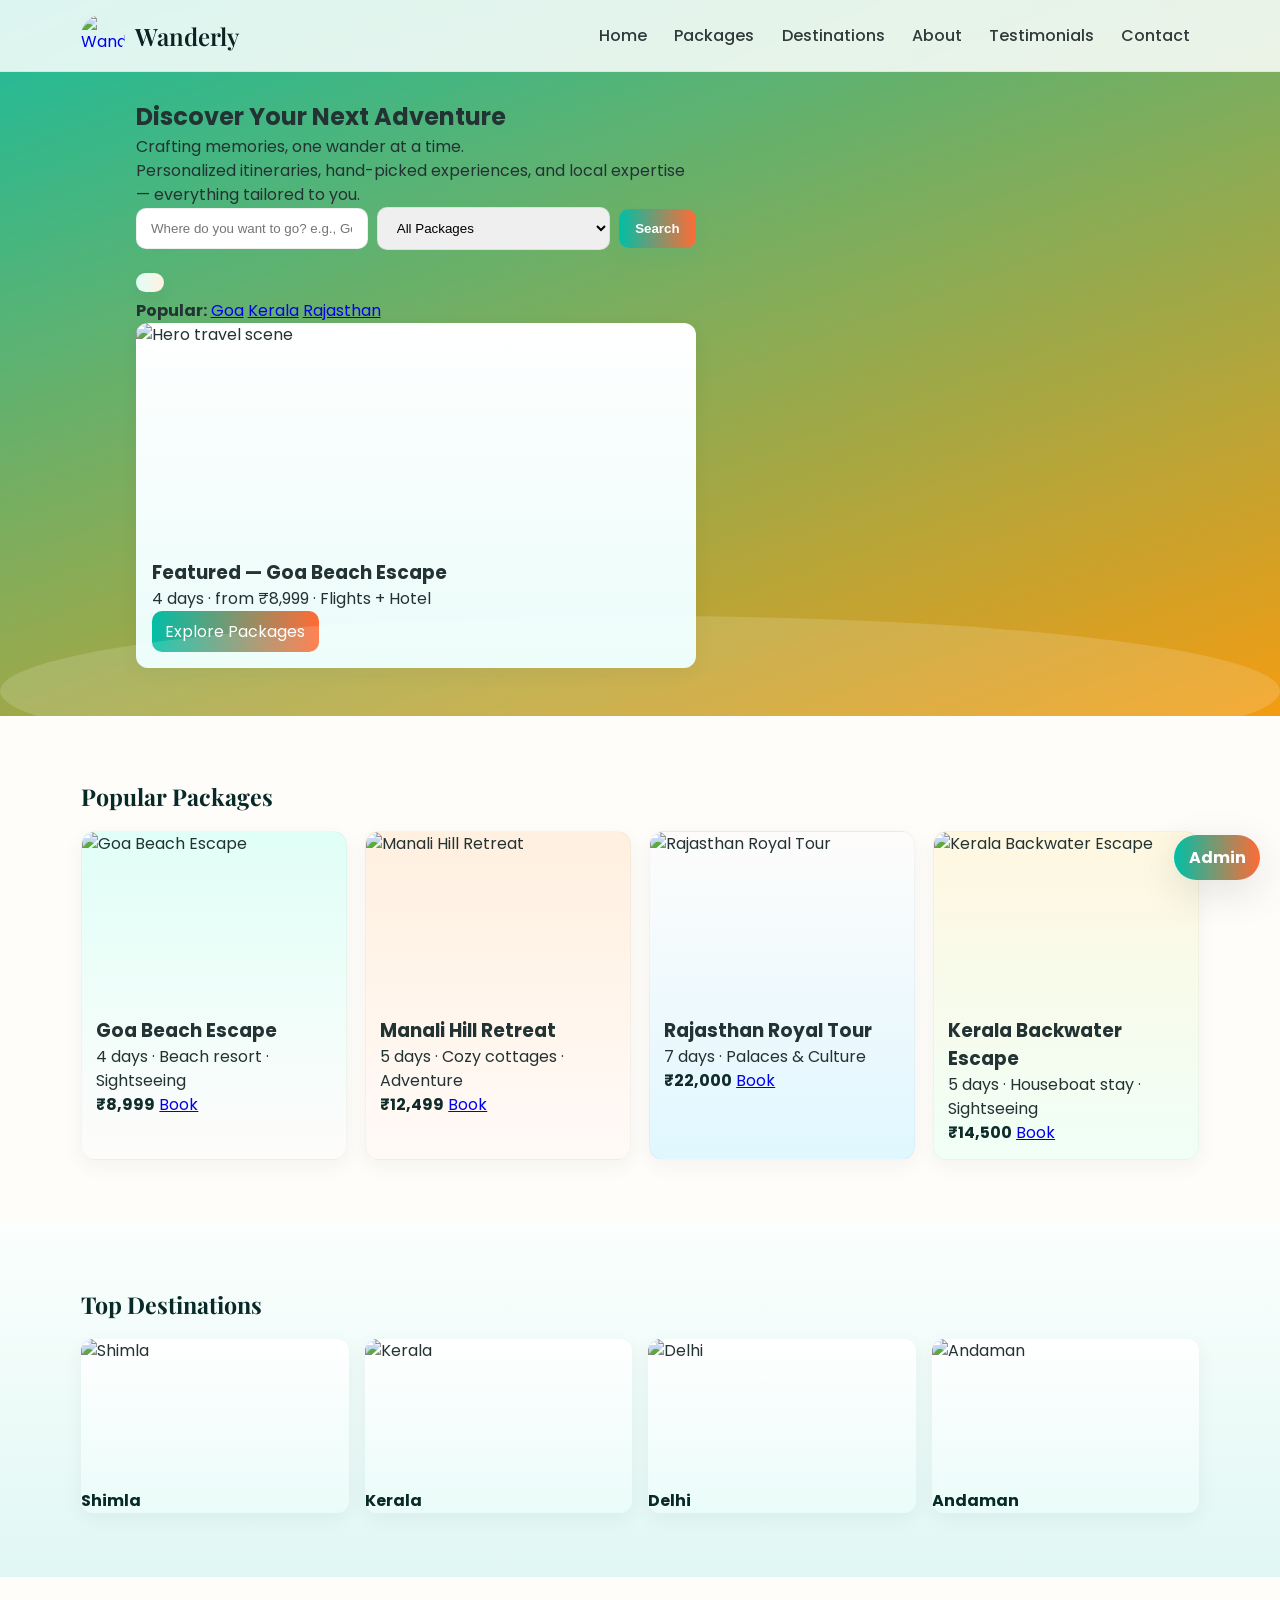
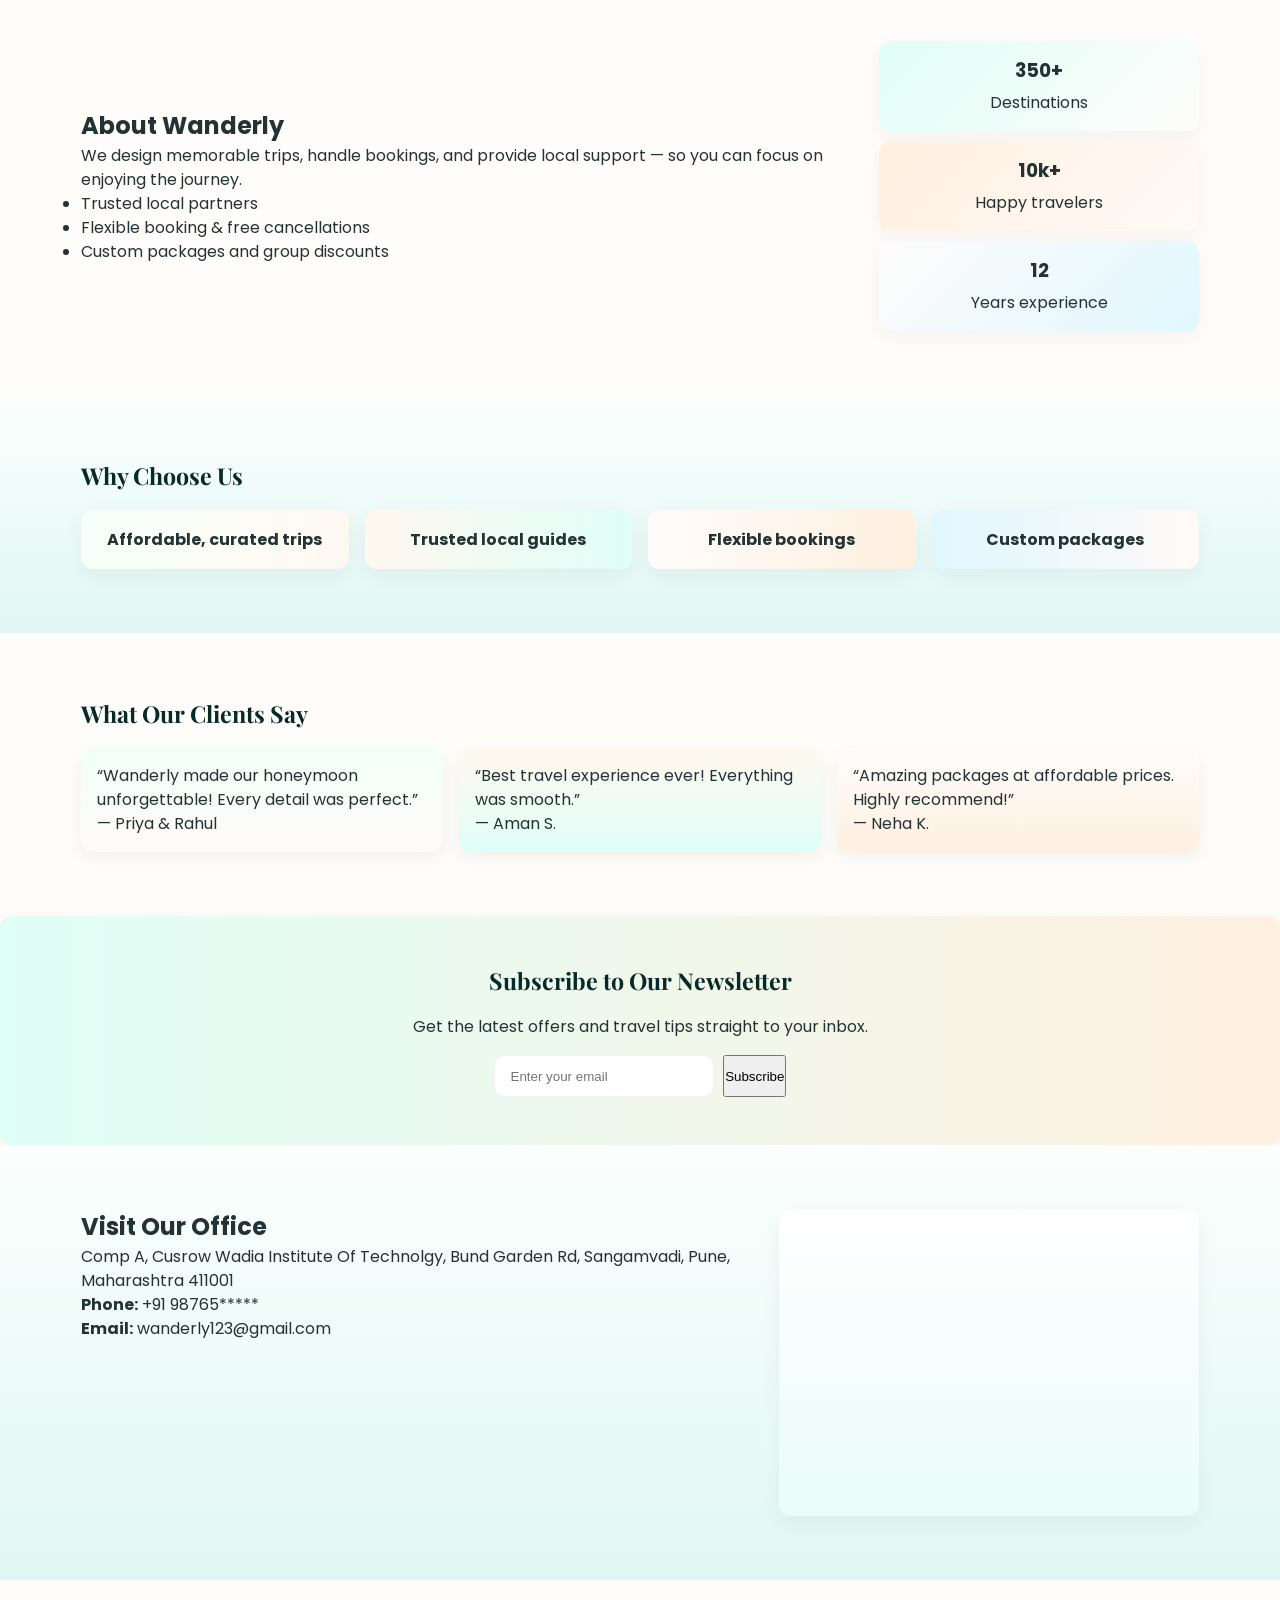
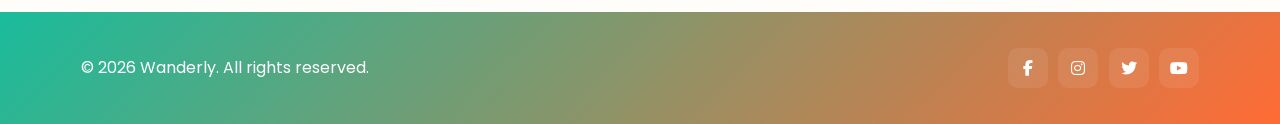
==== index.html @ c0a8f94b "Add files via upload" ====
<!doctype html>
<html lang="en">
<head>
  <meta charset="utf-8" />
  <meta name="viewport" content="width=device-width,initial-scale=1" />
  <title>Wanderly — Crafting memories, one wander at a time.</title>

  <!-- Fonts & Icons -->
  <link href="https://fonts.googleapis.com/css2?family=Playfair+Display:wght@600;700&family=Montserrat:wght@500;600&family=Poppins:wght@300;400;500;600&display=swap" rel="stylesheet">
  <link rel="stylesheet" href="https://cdnjs.cloudflare.com/ajax/libs/font-awesome/6.4.2/css/all.min.css">
  <link rel="stylesheet" href="style.css">
</head>
<body>

  <!-- Header / Navbar -->
  <header class="site-header">
    <div class="container header-inner">
      <a class="brand" href="#">
        <img src="images/Logo.jpeg"  alt="Wanderly logo" class="brand-logo" />
        <span class="brand-text">Wanderly</span>
      </a>

      <nav id="mainNav" class="nav" aria-label="Main navigation">
        <a href="#hero">Home</a>
        <a href="#packages">Packages</a>
        <a href="#destinations">Destinations</a>
        <a href="#about">About</a>
        <a href="#testimonials">Testimonials</a>
        <a href="#contact">Contact</a>
      </nav>

      <button id="navToggle" class="nav-toggle" aria-label="Toggle navigation" aria-expanded="false">☰</button>
    </div>
  </header>

  <!-- MAIN -->
  <main>
    <!-- HERO -->
    <section id="hero" class="hero">
      
      <div class="container hero-grid">
        <div class="hero-left">
          <h1>Discover Your Next Adventure</h1>
          <p class="tagline">Crafting memories, one wander at a time.</p>
          <p class="lead">Personalized itineraries, hand-picked experiences, and local expertise — everything tailored to you.</p>

          <form id="searchForm" class="search-form" onsubmit="return false;">
            <input id="searchInput" aria-label="search-destination" type="text" placeholder="Where do you want to go? e.g., Goa" />
            <select id="searchCategory" aria-label="category">
              <option value="">All Packages</option>
              <option value="beach">Beach</option>
              <option value="adventure">Adventure</option>
              <option value="culture">Cultural</option>
            </select>
            <button id="searchBtn" type="button">Search</button>
          </form>

          <div id="searchFeedback" class="search-feedback" aria-live="polite" hidden>
            <!-- "Coming soon" or results summary will appear here -->
          </div>

          <div class="popular">
            <strong>Popular:</strong>
            <a class="chip" href="#packages" >Goa</a>
            <a class="chip" href="#packages">Kerala</a>
            <a class="chip" href="#packages">Rajasthan</a>
          </div>
        </div>

        <div class="hero-right">
          <div class="hero-card card">
            <img src="images/Goa Hero.webp" alt="Hero travel scene" />
            <div class="card-body">
              <h3>Featured — Goa Beach Escape</h3>
              <p>4 days · from ₹8,999 · Flights + Hotel</p>
              <a class="btn" href="#packages">Explore Packages</a>
            </div>
          </div>
        </div>
      </div>
    </section>

    <!-- PACKAGES -->
    <section id="packages" class="section packages">
      <div class="container">
        <h2 class="section-title">Popular Packages</h2>
        <div id="packagesGrid" class="grid packages-grid">
          <article class="pkg card" data-title="Goa Beach Escape">
            <img src="images/Goa.webp" alt="Goa Beach Escape" />
            <div class="pkg-body">
              <h3>Goa Beach Escape</h3>
              <p>4 days · Beach resort · Sightseeing</p>
              <div class="meta">
                <span class="price">₹8,999</span>
                <a class="btn-outline" href="#contact">Book</a>
              </div>
            </div>
          </article>

          <article class="pkg card" data-title="Manali Hill Retreat">
            <img src="images/Manali.webp" alt="Manali Hill Retreat" />
            <div class="pkg-body">
              <h3>Manali Hill Retreat</h3>
              <p>5 days · Cozy cottages · Adventure</p>
              <div class="meta">
                <span class="price">₹12,499</span>
                <a class="btn-outline" href="#contact">Book</a>
              </div>
            </div>
          </article>

          <article class="pkg card" data-title="Rajasthan Royal Tour">
            <img src="images/Rajasthan.webp" alt="Rajasthan Royal Tour" />
            <div class="pkg-body">
              <h3>Rajasthan Royal Tour</h3>
              <p>7 days · Palaces & Culture</p>
              <div class="meta">
                <span class="price">₹22,000</span>
                <a class="btn-outline" href="#contact">Book</a>
              </div>
            </div>
          </article>

          <article class="pkg card" data-title="Kerala Backwater Escape">
            <img src="images/kerala.jpg" alt="Kerala Backwater Escape" />
            <div class="pkg-body">
              <h3>Kerala Backwater Escape</h3>
              <p>5 days · Houseboat stay · Sightseeing</p>
              <div class="meta">
                <span class="price">₹14,500</span>
                <a class="btn-outline" href="#contact">Book</a>
              </div>
            </div>
          </article>
        </div>
      </div>
    </section>

    <!-- DESTINATIONS -->
    <section id="destinations" class="section light">
      <div class="container">
        <h2 class="section-title">Top Destinations</h2>
        <div class="grid gallery-grid">
          <figure class="card dest" data-title="Shimla"><img src="images/Shimla Town.webp" alt="Shimla"><figcaption>Shimla</figcaption></figure>
          <figure class="card dest" data-title="Kerala"><img src="images/Kerala Houseboats.jpg" alt="Kerala"><figcaption>Kerala</figcaption></figure>
          <figure class="card dest" data-title="Delhi"><img src="images/India Gate.jpg" alt="Delhi"><figcaption>Delhi</figcaption></figure>
          <figure class="card dest" data-title="Andaman"><img src="images/Andaman.jpg" alt="Andaman"><figcaption>Andaman</figcaption></figure>
        </div>
      </div>
    </section>

    <!-- ABOUT -->
    <section id="about" class="section">
      <div class="container about-grid">
        <div>
          <h2>About Wanderly</h2>
          <p>We design memorable trips, handle bookings, and provide local support — so you can focus on enjoying the journey.</p>
          <ul>
            <li>Trusted local partners</li>
            <li>Flexible booking & free cancellations</li>
            <li>Custom packages and group discounts</li>
          </ul>
        </div>
        <div class="stats">
          <div class="stat card"><h3>350+</h3><p>Destinations</p></div>
          <div class="stat card"><h3>10k+</h3><p>Happy travelers</p></div>
          <div class="stat card"><h3>12</h3><p>Years experience</p></div>
        </div>
      </div>
    </section>

    <!-- FEATURES -->
    <section id="features" class="section light">
      <div class="container">
        <h2 class="section-title">Why Choose Us</h2>
        <div class="grid feature-grid">
          <div class="feature card"><h4>Affordable, curated trips</h4></div>
          <div class="feature card"><h4>Trusted local guides</h4></div>
          <div class="feature card"><h4>Flexible bookings</h4></div>
          <div class="feature card"><h4>Custom packages</h4></div>
        </div>
      </div>
    </section>

    <!-- TESTIMONIALS -->
    <section id="testimonials" class="section">
      <div class="container">
        <h2 class="section-title">What Our Clients Say</h2>
        <div class="grid testimonial-grid">
          <figure class="testimonial card">
            <blockquote>“Wanderly made our honeymoon unforgettable! Every detail was perfect.”</blockquote>
            <figcaption>— Priya & Rahul</figcaption>
          </figure>

          <figure class="testimonial card">
            <blockquote>“Best travel experience ever! Everything was smooth.”</blockquote>
            <figcaption>— Aman S.</figcaption>
          </figure>

          <figure class="testimonial card">
            <blockquote>“Amazing packages at affordable prices. Highly recommend!”</blockquote>
            <figcaption>— Neha K.</figcaption>
          </figure>
        </div>
      </div>
    </section>

    <!-- NEWSLETTER -->
    <section class="section newsletter">
      <div class="container">
        <h2 class="section-title">Subscribe to Our Newsletter</h2>
        <p>Get the latest offers and travel tips straight to your inbox.</p>
        <form class="newsletter-form" onsubmit="event.preventDefault(); alert('Thanks — you are subscribed (demo).');">
          <input type="email" placeholder="Enter your email" required />
          <button type="submit">Subscribe</button>
        </form>
      </div>
    </section>

    <!-- CONTACT / MAP -->
    <section id="contact" class="section light">
      <div class="container contact-grid">
        <div>
          <h2>Visit Our Office</h2>
          <p>Comp A, Cusrow Wadia Institute Of Technolgy, Bund Garden Rd, Sangamvadi, Pune, Maharashtra 411001</p>
          <p><strong>Phone:</strong> +91 98765*****</p>
          <p><strong>Email:</strong> wanderly123@gmail.com</p>
        </div>
        <aside class="map card">
          <iframe src="https://www.google.com/maps/embed?pb=!1m18!1m12!1m3!1d3782.8888573640797!2d73.87980784418029!3d18.533923979152277!2m3!1f0!2f0!3f0!3m2!1i1024!2i768!4f13.1!3m3!1m2!1s0x3bc2c1f4159490ed%3A0xff63e74a7ebfca0e!2sCusrow%20Wadia%20Institute%20of%20technology!5e0!3m2!1sen!2sin!4v1760865926382!5m2!1sen!2sin" width="100%" height="300" style="border:0;" allowfullscreen="" loading="lazy" referrerpolicy="no-referrer-when-downgrade"></iframe>

        </aside>
      </div>
    </section>
  </main>

  <!-- FOOTER -->
  <footer class="site-footer">
    <div class="container footer-inner">
      <p>© <span id="year"></span> Wanderly. All rights reserved.</p>
      <div class="social">
        <a class="icon" aria-label="facebook"><i class="fab fa-facebook-f"></i></a>
        <a class="icon" aria-label="instagram"><i class="fab fa-instagram"></i></a>
        <a class="icon" aria-label="twitter"><i class="fab fa-twitter"></i></a>
        <a class="icon" aria-label="youtube"><i class="fab fa-youtube"></i></a>
      </div>
    </div>
  </footer>

  <!-- Floating admin button -->
  <a class="admin-button" href="login.html" aria-label="Admin dashboard">Admin</a>

  <!-- Scroll to top -->
  <button id="scrollTop" class="scroll-top" aria-label="Scroll to top">↑</button>
<script src="script.js"></script>
</body>
</html>
---- style.css ----
/* =====================
   Wanderly - style.css (Premium Upgrade)
   Colors: tropical mix (teal + coral + aqua + peach)
   Fonts: Playfair Display (headings), Montserrat (accents), Poppins (body)
   Enhanced: gradients, hover, bounce, section variations
   ===================== */

/* Reset & base */
* { box-sizing: border-box; margin:0; padding:0; }
html,body { height:100%; }
body {
  font-family: "Poppins", system-ui, -apple-system, "Segoe UI", Roboto, "Helvetica Neue", Arial;
  color: #233333;
  background: #fffdfa;
  -webkit-font-smoothing:antialiased;
  -moz-osx-font-smoothing:grayscale;
  line-height:1.5;
  overflow-x:hidden;
}

/* Container */
.container { max-width:1150px; margin:0 auto; padding:1rem; }

/* Header / Navbar (sticky + glass) */
.site-header {
  position: fixed;
  top: 0;
  width: 100%;
  z-index: 1000;
  background: rgba(255,255,255,0.85);
  backdrop-filter: blur(6px);
  border-bottom: 1px solid rgba(35,51,51,0.06);
}
.header-inner { display:flex; align-items:center; justify-content:space-between; gap:1rem; padding:0.85rem 1rem; }
.brand { display:flex; align-items:center; gap:0.6rem; text-decoration:none; }
.brand-logo {
  height: 44px;
  width: 44px;          /* Make width same as height for circle */
  border-radius: 50%;   /* Makes the image circular */
  object-fit: cover;    /* Ensures image covers the area without distortion */
  display: block;
}

.brand-text { font-family:'Playfair Display', serif; font-size:1.5rem; color:#092322; font-weight:600; }
.nav { display:flex; gap:0.6rem; align-items:center; }
.nav a { text-decoration:none; color:#2f3a3a; padding:0.35rem 0.55rem; border-radius:8px; font-weight:500; transition:all .22s ease; }
.nav a:hover { background:linear-gradient(90deg,#00bfa6aa,#ff6b35aa); color:#fff; transform:translateY(-3px); }

/* Nav toggle (mobile) */
.nav-toggle { display:none; background:transparent; border:0; font-size:1.2rem; cursor:pointer; }

/* existing styles above ... */

/* HERO */
.hero {
  padding:5.2rem 1rem 2rem;
  min-height:74vh;
  display:grid;
  grid-template-columns: 1fr 420px;
  gap:1.8rem;
  align-items:center;
  background: linear-gradient(160deg, #1abc9c 0%, #f39c12 100%);
  position:relative;
  overflow:hidden;
}

.hero-video {
  position: absolute;
  top: 0;
  left: 0;
  width: 100%;
  height: 100%;
  object-fit: cover;
  z-index: 0;          /* keep behind content */
  opacity: 0.6;
  border-radius: 0 0 40px 40px;  /* rounded bottom corners matching overlay */
  pointer-events: none; /* so clicks pass through video */
}

.hero::before {
  content: "";
  position: absolute;
  bottom: -50px;
  left: 0;
  width: 100%;
  height: 150px;
  background: rgba(255, 255, 255, 0.15);
  border-radius: 50%;
  z-index: 1;           /* overlay above video */
}

/* Search */
.search-form { display:flex; gap:.6rem; align-items:center; flex-wrap:wrap; margin-bottom:.8rem; }
.search-form input, .search-form select {
  padding:.75rem .9rem;
  border-radius:10px;
  border:1px solid rgba(35,51,51,0.08);
  flex:1;
  min-width:150px;
}
.search-form button {
  background:linear-gradient(90deg,#00bfa6,#ff6b35);
  color:#fff; border:0; padding:.75rem 1rem; border-radius:10px; cursor:pointer; font-weight:600;
  box-shadow:0 8px 18px rgba(0,191,166,0.08);
  transition: transform .18s ease, box-shadow .18s ease;
}
.search-form button:hover { transform:translateY(-3px); box-shadow:0 18px 40px rgba(0,191,166,0.12); }

/* search feedback (coming soon or results) */
.search-feedback {
  margin-top:.6rem;
  padding:.6rem .9rem;
  border-radius:10px;
  font-weight:600;
  display:inline-block;
  background:linear-gradient(90deg,#e0fff7,#fff0e0);
  color:#224841;
  box-shadow:0 6px 16px rgba(35,51,51,0.04);
  animation:bounce 2s infinite;
}

/* hero right card */
.hero-card { background:linear-gradient(180deg,#ffffff,#f5fdfc); border-radius:14px; box-shadow:0 14px 40px rgba(15,31,30,0.06); overflow:hidden; transition: transform .3s ease; }
.hero-card:hover { transform:translateY(-6px); }
.hero-card img { width:100%; height:220px; object-fit:cover; display:block; }
.card-body { padding:1rem; }
.btn { display:inline-block; padding:.55rem .85rem; border-radius:10px; background:linear-gradient(90deg,#00bfa6,#ff6b35); color:#fff; text-decoration:none; transition: transform .2s ease; }
.btn:hover { transform:translateY(-2px); }

/* GENERIC card style (used site-wide) */
.card {
  border-radius:12px;
  background:linear-gradient(180deg,#ffffff,#eafcf9);
  transition: transform .25s cubic-bezier(.22,.9,.3,1), box-shadow .25s ease, background .25s ease;
  box-shadow:0 6px 20px rgba(15,31,30,0.05);
  overflow:hidden;
}
.card:hover { transform:translateY(-12px); box-shadow:0 28px 60px rgba(15,31,30,0.12); }

/* SECTION & TITLES */
.section { padding:3rem 1rem; }
.section.light { background:linear-gradient(180deg,#fbfffd,#e0f7f4); }
.section-title { font-family:'Playfair Display', serif; font-size:1.45rem; color:#072a28; margin-bottom:1rem; }

/* PACKAGES */
.packages-grid { display:grid; grid-template-columns:repeat(auto-fit,minmax(240px,1fr)); gap:1.1rem; }
.pkg { border:1px solid rgba(35,51,51,0.04); border-radius:14px; transition: transform .3s ease, box-shadow .3s ease; }
.pkg:hover { transform:translateY(-8px); box-shadow:0 18px 45px rgba(15,31,30,0.12); }
.pkg img { width:100%; height:170px; object-fit:cover; display:block; border-radius:12px; transition: transform .35s ease; }
.pkg:hover img { transform:scale(1.05); }
.pkg .pkg-body { padding:.9rem; }
.pkg .price { font-weight:700; color:#0f2b2a; }

/* Packages unique gradients */
.pkg:nth-child(1) { background: linear-gradient(180deg,#e0fff7,#fefcfb); }
.pkg:nth-child(2) { background: linear-gradient(180deg,#fff0e0,#fffaf7); }
.pkg:nth-child(3) { background: linear-gradient(180deg,#fefcfb,#e0f7ff); }
.pkg:nth-child(4) { background: linear-gradient(180deg,#fff7e0,#f0fff7); }

/* GALLERY / DESTINATIONS */
.gallery-grid { display:grid; grid-template-columns:repeat(auto-fit,minmax(180px,1fr)); gap:1rem; }
.dest img { width:100%; height:140px; object-fit:cover; display:block; border-radius:10px; transition: transform .35s ease; }
.dest:hover img { transform:scale(1.06); }
.dest figcaption { margin-top:.6rem; font-weight:700; color:#072a28; }

/* ABOUT */
.about-grid { display:grid; grid-template-columns:1fr 320px; gap:1.25rem; align-items:center; }
.stats { display:grid; grid-template-columns:1fr; gap:.6rem; }
.stat { padding:1rem; display:flex; flex-direction:column; gap:.4rem; text-align:center; border-radius:12px; box-shadow:0 6px 20px rgba(15,31,30,0.05); transition: transform .3s ease; }
.stat:hover { transform:translateY(-6px); }

/* Stats unique gradients */
.stat:nth-child(1) { background: linear-gradient(135deg,#e0fff7,#fefcfb); }
.stat:nth-child(2) { background: linear-gradient(135deg,#fff0e0,#fffaf7); }
.stat:nth-child(3) { background: linear-gradient(135deg,#fefcfb,#e0f7ff); }
.stat:nth-child(4) { background: linear-gradient(135deg,#fff7e0,#f0fff7); }

/* FEATURES */
.feature-grid { display:grid; grid-template-columns:repeat(auto-fit,minmax(220px,1fr)); gap:1rem; }
.feature { padding:1.1rem; text-align:center; border-radius:12px; transition: transform .3s ease; }
.feature:hover { transform:translateY(-6px); }

/* Features unique gradients */
.feature:nth-child(1) { background: linear-gradient(90deg,#F6FFF9,#FFF8F2); }
.feature:nth-child(2) { background: linear-gradient(90deg,#FFF8F0,#E0FFF7); }
.feature:nth-child(3) { background: linear-gradient(90deg,#FEFCFB,#FFF0E0); }
.feature:nth-child(4) { background: linear-gradient(90deg,#E0F7FF,#FFFAF7); }

/* TESTIMONIALS */
.testimonial-grid { display:grid; grid-template-columns:repeat(auto-fit,minmax(220px,1fr)); gap:1rem; }
.testimonial { padding:1rem; border-radius:12px; box-shadow:0 6px 18px rgba(15,31,30,0.06); transition: transform .3s ease; }
.testimonial:hover { transform:translateY(-6px); }

/* Testimonials unique gradients */
.testimonial:nth-child(1) { background: linear-gradient(180deg,#f1fff9,#fffaf7); }
.testimonial:nth-child(2) { background: linear-gradient(180deg,#fff8f0,#e0fff7); }
.testimonial:nth-child(3) { background: linear-gradient(180deg,#fefcfb,#fff0e0); }
.testimonial:nth-child(4) { background: linear-gradient(180deg,#e0f7ff,#fffaf7); }

/* NEWSLETTER */
.newsletter { background: linear-gradient(90deg,#e0fff7,#fff0e0); text-align:center; border-radius:12px; padding:2rem; box-shadow:0 6px 20px rgba(15,31,30,0.06); }
.newsletter-form { display:flex; gap:.6rem; justify-content:center; flex-wrap:wrap; margin-top:1rem; }
.newsletter-form input { padding:.8rem 1rem; border-radius:10px; border:1px solid rgba(35,51,51,0.06); min-width:220px; }

/* CONTACT */
.contact-grid { display:grid; grid-template-columns:1fr 420px; gap:1.25rem; align-items:start; }
.map img { width:100%; height:100%; object-fit:cover; border-radius:10px; }

/* FOOTER */
.site-footer { padding:1.25rem 1rem; background:linear-gradient(135deg,#1abc9c,#ff6b35); color:#fff; margin-top:2rem; }
.footer-inner { display:flex; gap:1rem; align-items:center; justify-content:space-between; flex-wrap:wrap; }
.social a.icon { display:inline-flex; align-items:center; justify-content:center; width:40px; height:40px; border-radius:10px; margin-left:.4rem; color:#fff; text-decoration:none; transition: transform .18s ease, background .18s ease; background: rgba(255,255,255,0.08); }
.social a.icon:hover { transform:translateY(-6px); background:linear-gradient(90deg,#00bfa6,#ff6b35); color:#fff; }

/* Floating Admin button */
.admin-button { position: fixed; right:20px; bottom:20px; background: linear-gradient(90deg,#00bfa6,#ff6b35); color:#fff; padding:.65rem .9rem; border-radius:999px; box-shadow:0 12px 40px rgba(15,31,30,0.12); text-decoration:none; font-weight:700; }

/* Scroll to top */
.scroll-top { position: fixed; right:20px; bottom:90px; display:none; border:0; background:rgba(15,31,30,0.08); width:44px; height:44px; border-radius:8px; cursor:pointer; }

/* Utilities */
.container .lead { max-width:56ch; }

/* Animations */
@keyframes bounce {
  0%, 100% {transform: translateY(0);}
  50% {transform: translateY(-8px);}
}

/* Responsive */
@media (max-width:980px) {
  .hero { grid-template-columns:1fr; padding-top:6rem; }
  .contact-grid { grid-template-columns:1fr; }
  .about-grid { grid-template-columns:1fr; }
}
@media (max-width:720px) {
  .nav { display:none; position:absolute; right:1rem; top:64px; background:#fff; padding:.8rem; border-radius:10px; box-shadow:0 12px 40px rgba(0,0,0,0.08); }
  .nav-toggle { display:inline-block; }
}
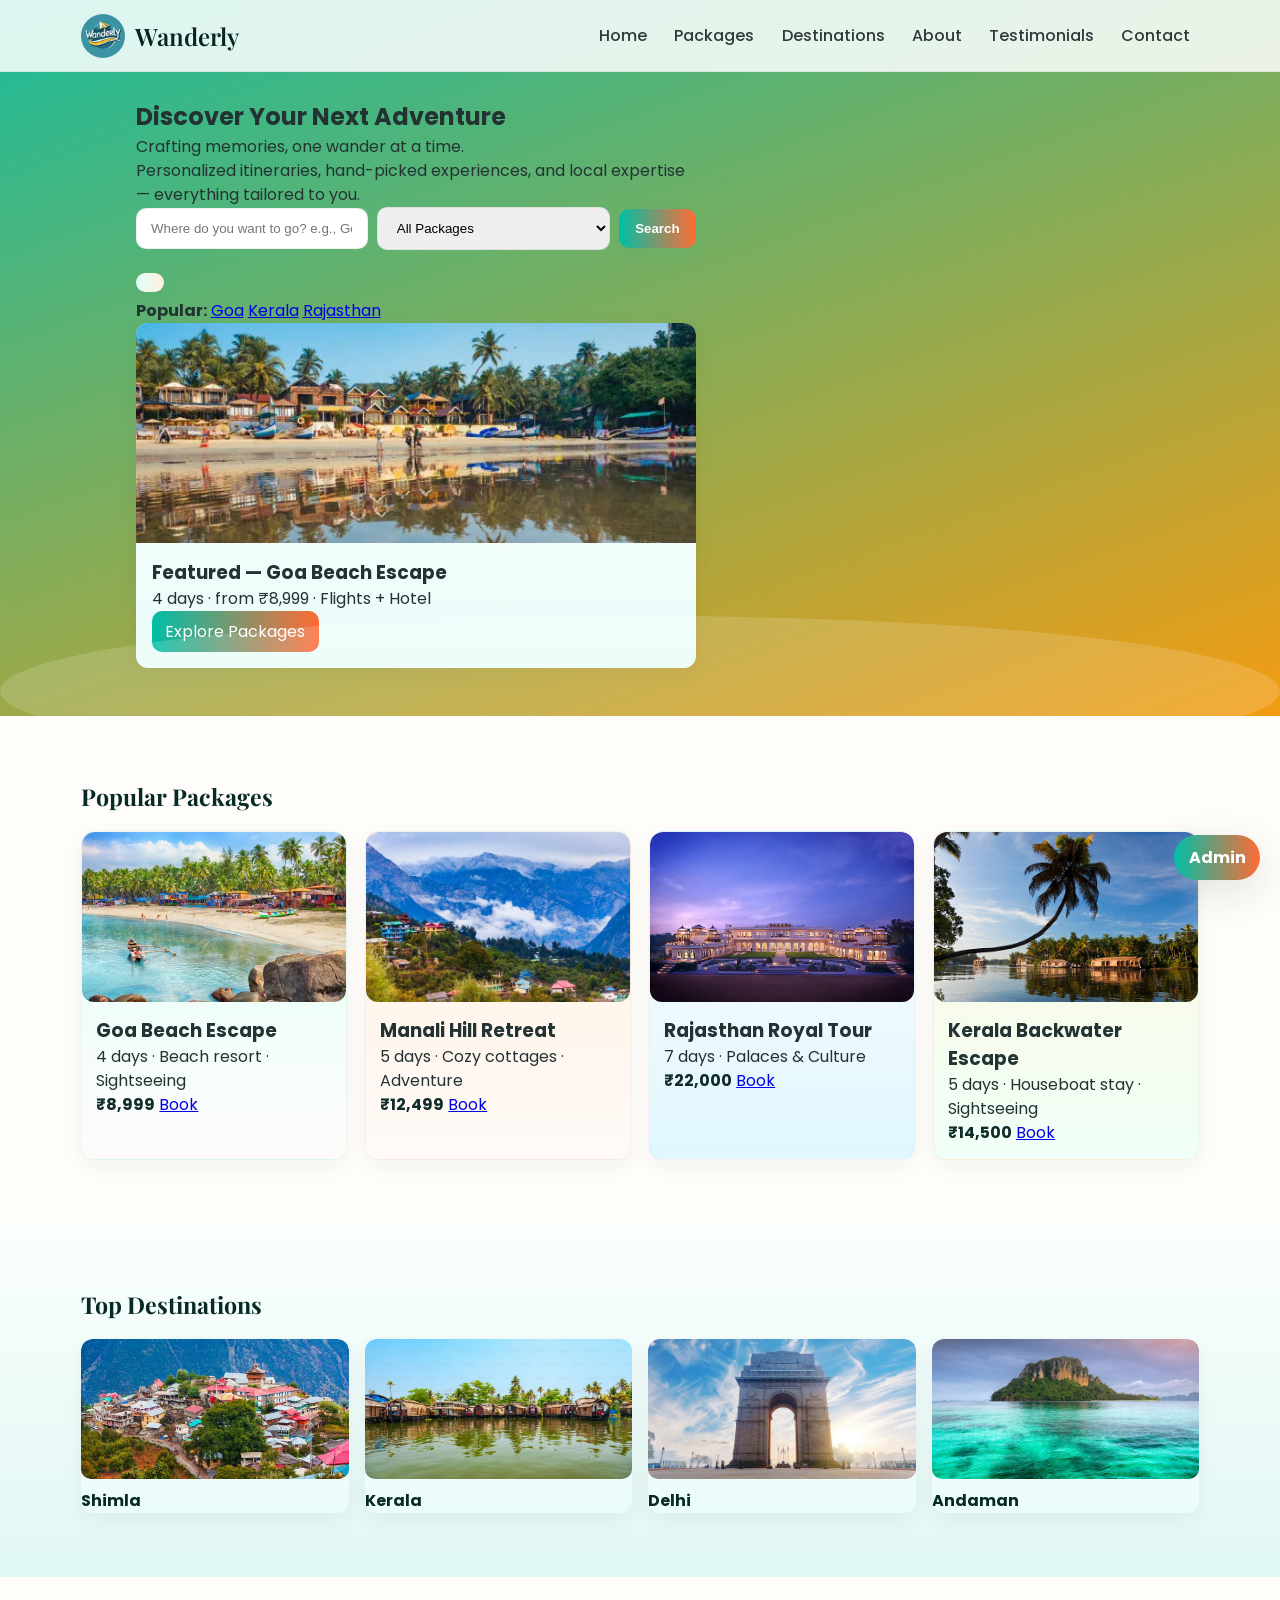
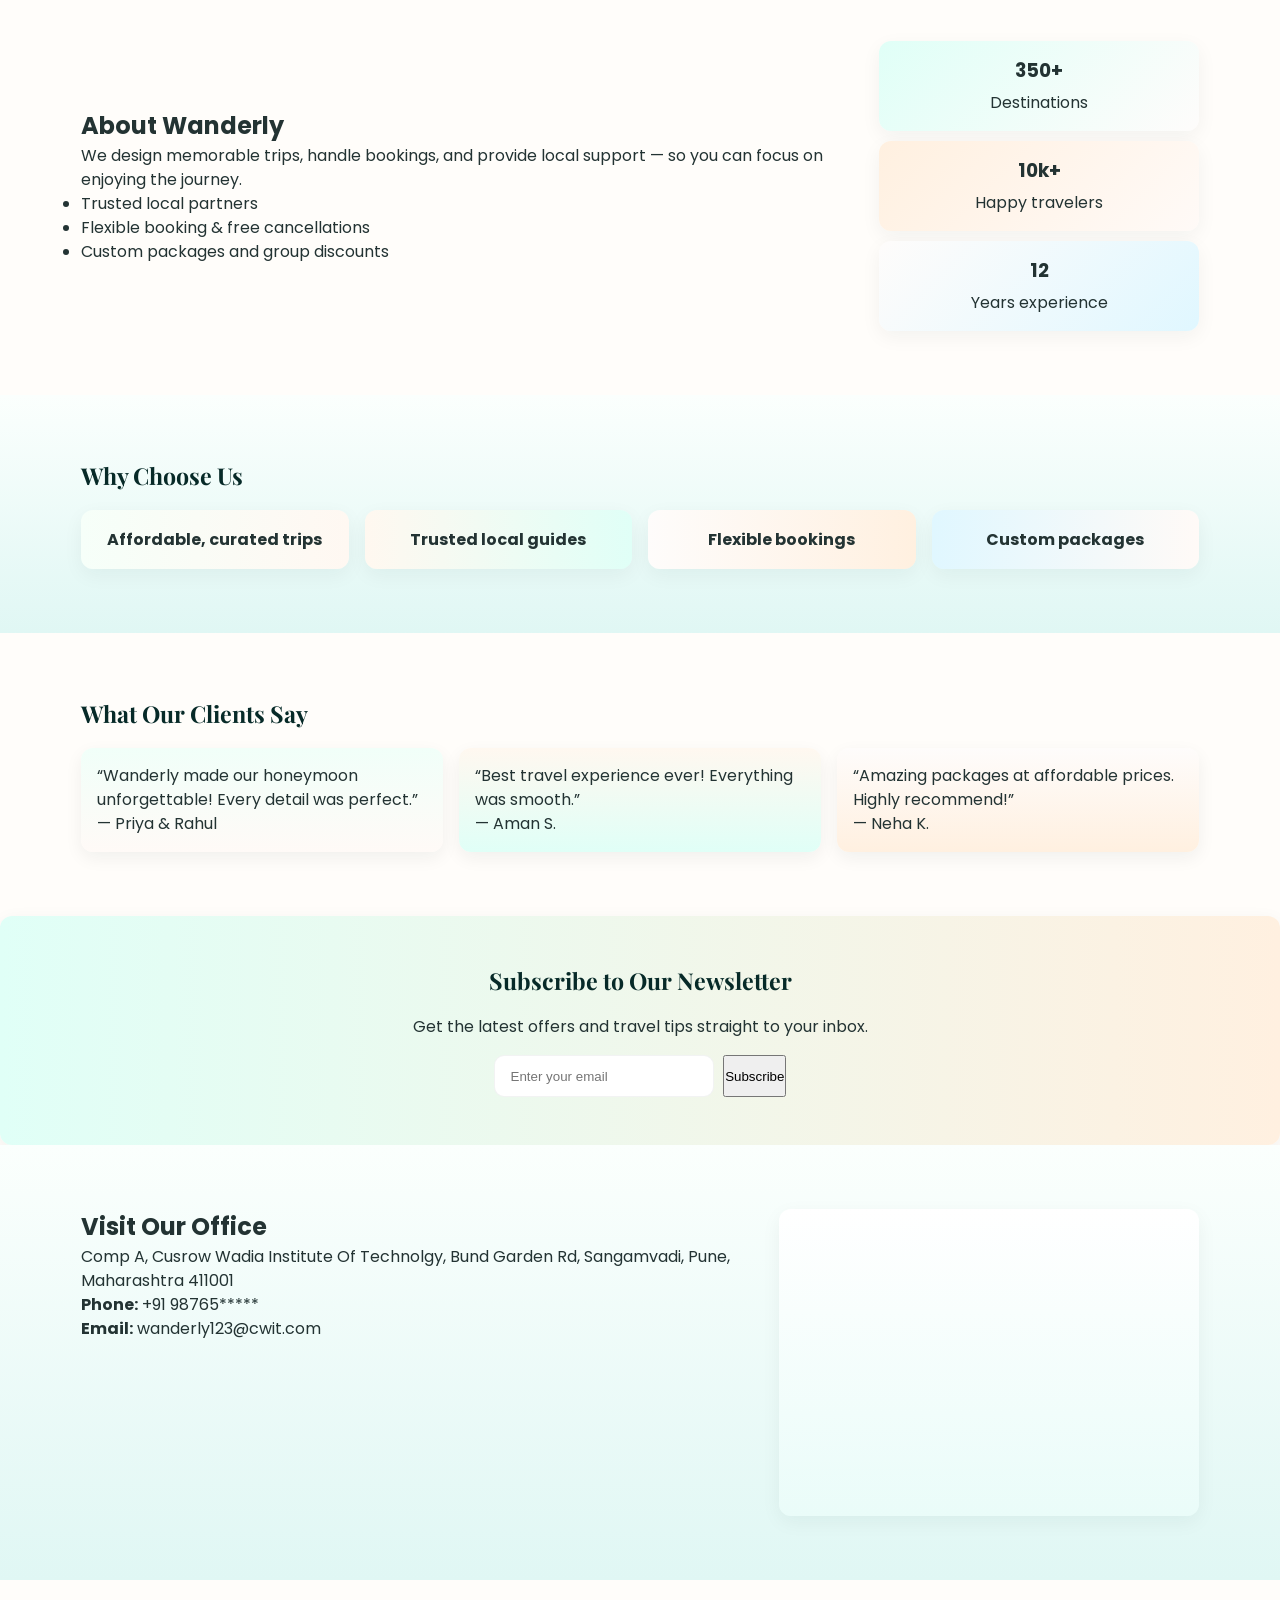
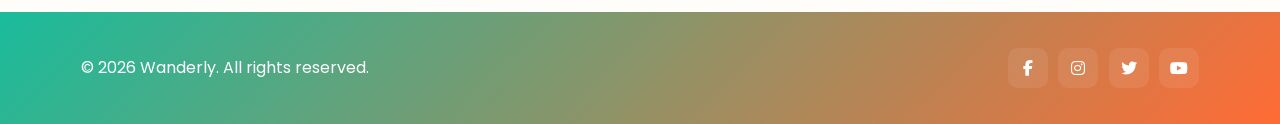
==== commit 8f011094: "Update index.html" ====
--- a/index.html
+++ b/index.html
@@ -69,7 +69,7 @@
 
         <div class="hero-right">
           <div class="hero-card card">
-            <img src="images/Goa Hero.webp" alt="Hero travel scene" />
+            <img src="images/GoaHero.webp" alt="Hero travel scene" />
             <div class="card-body">
               <h3>Featured — Goa Beach Escape</h3>
               <p>4 days · from ₹8,999 · Flights + Hotel</p>
@@ -141,9 +141,9 @@
       <div class="container">
         <h2 class="section-title">Top Destinations</h2>
         <div class="grid gallery-grid">
-          <figure class="card dest" data-title="Shimla"><img src="images/Shimla Town.webp" alt="Shimla"><figcaption>Shimla</figcaption></figure>
-          <figure class="card dest" data-title="Kerala"><img src="images/Kerala Houseboats.jpg" alt="Kerala"><figcaption>Kerala</figcaption></figure>
-          <figure class="card dest" data-title="Delhi"><img src="images/India Gate.jpg" alt="Delhi"><figcaption>Delhi</figcaption></figure>
+          <figure class="card dest" data-title="Shimla"><img src="images/ShimlaTown.webp" alt="Shimla"><figcaption>Shimla</figcaption></figure>
+          <figure class="card dest" data-title="Kerala"><img src="images/KeralaHouseboats.jpg" alt="Kerala"><figcaption>Kerala</figcaption></figure>
+          <figure class="card dest" data-title="Delhi"><img src="images/IndiaGate.jpg" alt="Delhi"><figcaption>Delhi</figcaption></figure>
           <figure class="card dest" data-title="Andaman"><img src="images/Andaman.jpg" alt="Andaman"><figcaption>Andaman</figcaption></figure>
         </div>
       </div>
@@ -224,7 +224,7 @@
           <h2>Visit Our Office</h2>
           <p>Comp A, Cusrow Wadia Institute Of Technolgy, Bund Garden Rd, Sangamvadi, Pune, Maharashtra 411001</p>
           <p><strong>Phone:</strong> +91 98765*****</p>
-          <p><strong>Email:</strong> wanderly123@gmail.com</p>
+          <p><strong>Email:</strong> wanderly123@cwit.com</p>
         </div>
         <aside class="map card">
           <iframe src="https://www.google.com/maps/embed?pb=!1m18!1m12!1m3!1d3782.8888573640797!2d73.87980784418029!3d18.533923979152277!2m3!1f0!2f0!3f0!3m2!1i1024!2i768!4f13.1!3m3!1m2!1s0x3bc2c1f4159490ed%3A0xff63e74a7ebfca0e!2sCusrow%20Wadia%20Institute%20of%20technology!5e0!3m2!1sen!2sin!4v1760865926382!5m2!1sen!2sin" width="100%" height="300" style="border:0;" allowfullscreen="" loading="lazy" referrerpolicy="no-referrer-when-downgrade"></iframe>
@@ -255,3 +255,4 @@
 <script src="script.js"></script>
 </body>
 </html>
+
